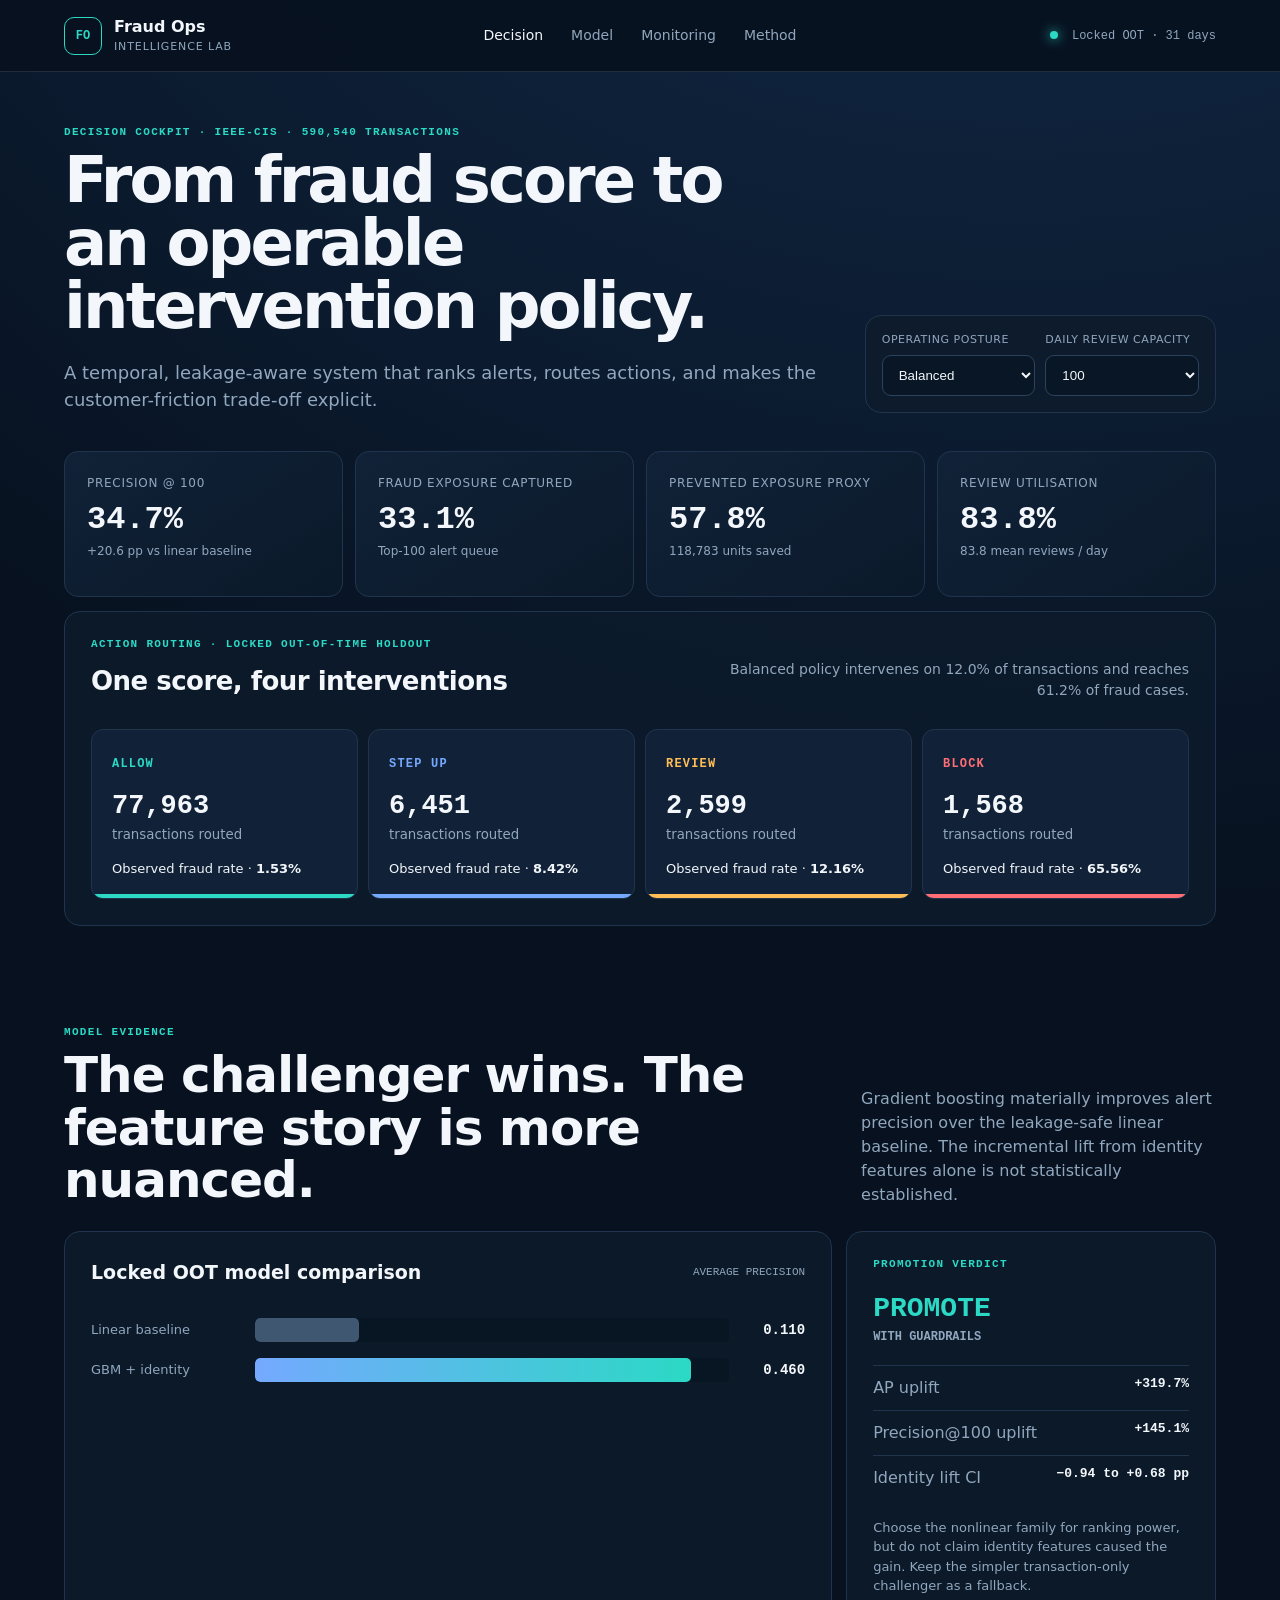
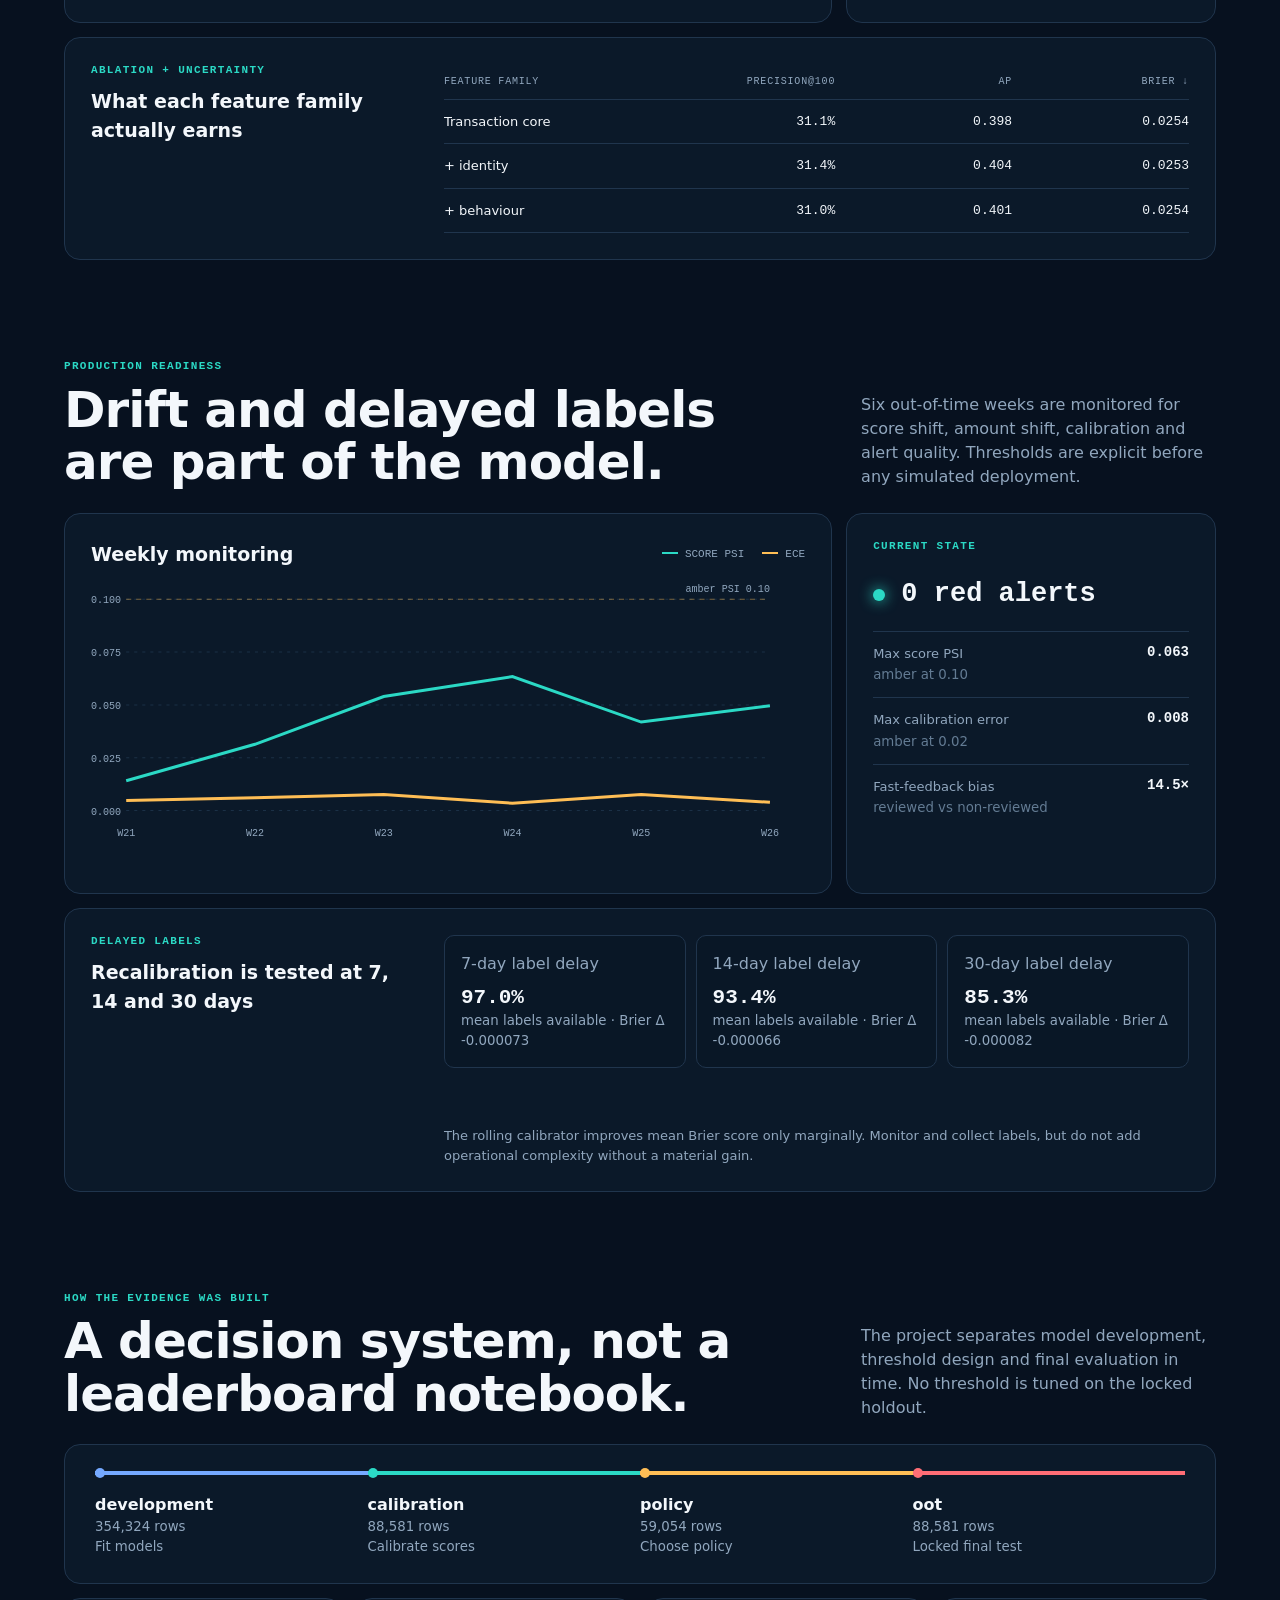
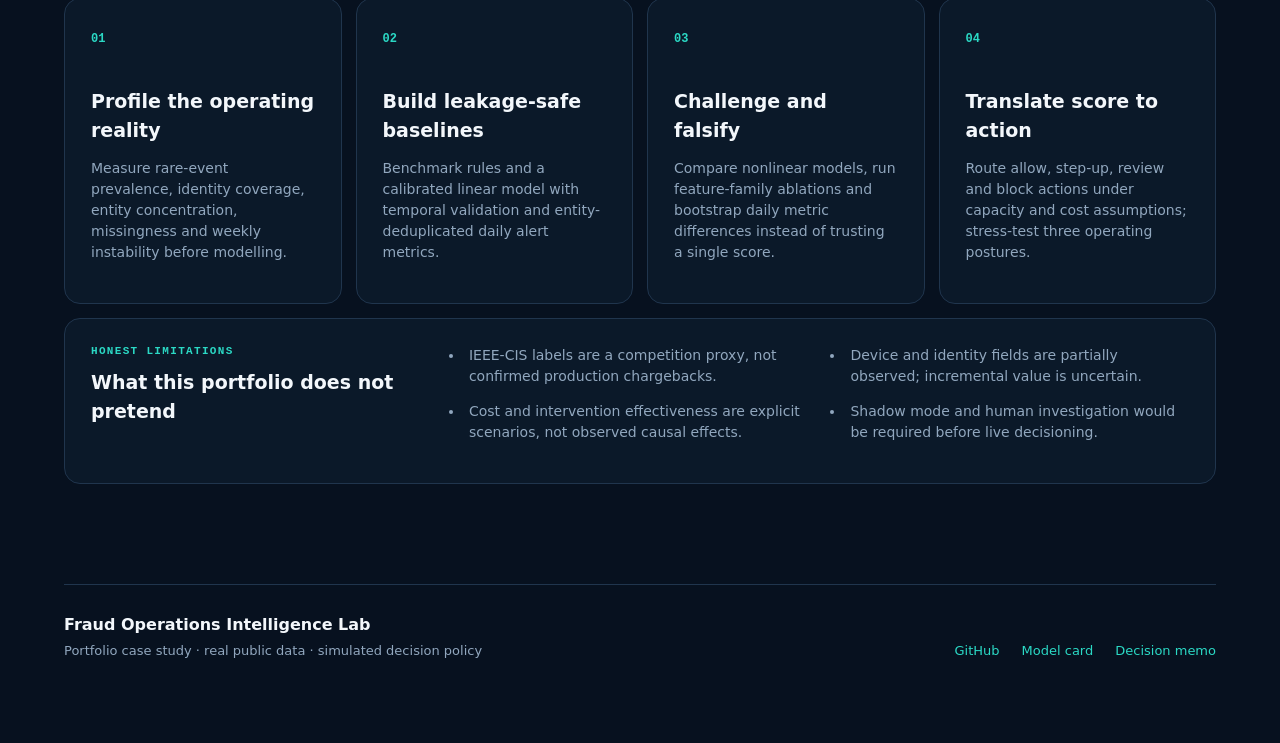
==== dashboard/index.html @ 1fc61529 "Complete portfolio dashboard and publication package" ====
<!doctype html>
<html lang="en">
  <head>
    <meta charset="utf-8" />
    <meta name="viewport" content="width=device-width, initial-scale=1" />
    <meta name="theme-color" content="#07111f" />
    <meta
      name="description"
      content="Interactive fraud operations decision lab built on the IEEE-CIS Fraud Detection dataset."
    />
    <link rel="icon" href="data:image/svg+xml,<svg xmlns=%22http://www.w3.org/2000/svg%22 viewBox=%220 0 64 64%22><rect width=%2264%22 height=%2264%22 rx=%2214%22 fill=%22%2307111f%22/><path d=%22M12 46V18h40v28%22 fill=%22none%22 stroke=%22%232bd9c5%22 stroke-width=%226%22/><path d=%22M20 38l8-9 7 5 10-13%22 fill=%22none%22 stroke=%22%23ffbe55%22 stroke-width=%226%22/></svg>" />
    <link rel="stylesheet" href="styles.css" />
    <title>Fraud Operations Intelligence Lab</title>
  </head>
  <body>
    <header class="topbar">
      <a class="brand" href="#overview" aria-label="Fraud Operations Intelligence Lab home">
        <span class="brand-mark">FO</span>
        <span><strong>Fraud Ops</strong><small>Intelligence Lab</small></span>
      </a>
      <nav aria-label="Dashboard sections">
        <a href="#overview" class="active">Decision</a>
        <a href="#model">Model</a>
        <a href="#monitoring">Monitoring</a>
        <a href="#method">Method</a>
      </nav>
      <div class="status"><i></i> Locked OOT · 31 days</div>
    </header>

    <main id="overview">
      <section class="intro">
        <div>
          <p class="eyebrow">Decision cockpit · IEEE-CIS · 590,540 transactions</p>
          <h1>From fraud score to an operable intervention policy.</h1>
          <p class="lede">A temporal, leakage-aware system that ranks alerts, routes actions, and makes the customer-friction trade-off explicit.</p>
        </div>
        <div class="controls" aria-label="Policy controls">
          <label>Operating posture
            <select id="scenario">
              <option value="customer_first">Customer first</option>
              <option value="balanced_reference" selected>Balanced</option>
              <option value="loss_first">Loss first</option>
            </select>
          </label>
          <label>Daily review capacity
            <select id="capacity">
              <option value="50">50</option>
              <option value="100" selected>100</option>
              <option value="250">250</option>
              <option value="500">500</option>
            </select>
          </label>
        </div>
      </section>

      <section class="kpis" aria-label="Key policy outcomes">
        <article><span>Precision @ 100</span><strong>34.7%</strong><small>+20.6 pp vs linear baseline</small></article>
        <article><span>Fraud exposure captured</span><strong>33.1%</strong><small>Top-100 alert queue</small></article>
        <article><span>Prevented exposure proxy</span><strong id="prevented">57.8%</strong><small id="costReduction">118,783 units saved</small></article>
        <article><span>Review utilisation</span><strong id="utilisation">83.8%</strong><small id="reviews">83.8 mean reviews / day</small></article>
      </section>

      <section class="panel decision-panel">
        <div class="panel-head">
          <div><p class="eyebrow">Action routing · locked out-of-time holdout</p><h2>One score, four interventions</h2></div>
          <p id="policySummary">Balanced policy intervenes on 12.0% of transactions and reaches 61.2% of fraud cases.</p>
        </div>
        <div class="action-flow" id="actionFlow" aria-live="polite"></div>
      </section>

      <section class="section" id="model">
        <div class="section-title">
          <div><p class="eyebrow">Model evidence</p><h2>The challenger wins. The feature story is more nuanced.</h2></div>
          <p>Gradient boosting materially improves alert precision over the leakage-safe linear baseline. The incremental lift from identity features alone is not statistically established.</p>
        </div>
        <div class="model-grid">
          <article class="panel chart-panel">
            <div class="mini-head"><h3>Locked OOT model comparison</h3><span>Average precision</span></div>
            <div id="modelBars" class="bar-chart"></div>
          </article>
          <article class="panel verdict-card">
            <p class="eyebrow">Promotion verdict</p>
            <div class="verdict">PROMOTE <span>with guardrails</span></div>
            <dl>
              <div><dt>AP uplift</dt><dd>+319.7%</dd></div>
              <div><dt>Precision@100 uplift</dt><dd>+145.1%</dd></div>
              <div><dt>Identity lift CI</dt><dd>−0.94 to +0.68 pp</dd></div>
            </dl>
            <p class="note">Choose the nonlinear family for ranking power, but do not claim identity features caused the gain. Keep the simpler transaction-only challenger as a fallback.</p>
          </article>
        </div>
        <div class="panel evidence-panel">
          <div><p class="eyebrow">Ablation + uncertainty</p><h3>What each feature family actually earns</h3></div>
          <div id="ablationTable" class="data-table"></div>
        </div>
      </section>

      <section class="section" id="monitoring">
        <div class="section-title">
          <div><p class="eyebrow">Production readiness</p><h2>Drift and delayed labels are part of the model.</h2></div>
          <p>Six out-of-time weeks are monitored for score shift, amount shift, calibration and alert quality. Thresholds are explicit before any simulated deployment.</p>
        </div>
        <div class="monitor-grid">
          <article class="panel monitor-chart">
            <div class="mini-head"><h3>Weekly monitoring</h3><div class="legend"><span class="psi">Score PSI</span><span class="ece">ECE</span></div></div>
            <div id="monitorChart" class="svg-chart" aria-label="Weekly score PSI and expected calibration error"></div>
          </article>
          <article class="panel monitor-status">
            <p class="eyebrow">Current state</p>
            <strong class="all-clear"><i></i> 0 red alerts</strong>
            <div class="status-list">
              <div><span>Max score PSI</span><b>0.063</b><small>amber at 0.10</small></div>
              <div><span>Max calibration error</span><b>0.008</b><small>amber at 0.02</small></div>
              <div><span>Fast-feedback bias</span><b>14.5×</b><small>reviewed vs non-reviewed</small></div>
            </div>
          </article>
        </div>
        <div class="panel delay-panel">
          <div><p class="eyebrow">Delayed labels</p><h3>Recalibration is tested at 7, 14 and 30 days</h3></div>
          <div id="delayCards" class="delay-cards"></div>
          <p class="note">The rolling calibrator improves mean Brier score only marginally. Monitor and collect labels, but do not add operational complexity without a material gain.</p>
        </div>
      </section>

      <section class="section" id="method">
        <div class="section-title">
          <div><p class="eyebrow">How the evidence was built</p><h2>A decision system, not a leaderboard notebook.</h2></div>
          <p>The project separates model development, threshold design and final evaluation in time. No threshold is tuned on the locked holdout.</p>
        </div>
        <div class="timeline panel" id="timeline"></div>
        <div class="method-grid">
          <article class="panel"><span class="step">01</span><h3>Profile the operating reality</h3><p>Measure rare-event prevalence, identity coverage, entity concentration, missingness and weekly instability before modelling.</p></article>
          <article class="panel"><span class="step">02</span><h3>Build leakage-safe baselines</h3><p>Benchmark rules and a calibrated linear model with temporal validation and entity-deduplicated daily alert metrics.</p></article>
          <article class="panel"><span class="step">03</span><h3>Challenge and falsify</h3><p>Compare nonlinear models, run feature-family ablations and bootstrap daily metric differences instead of trusting a single score.</p></article>
          <article class="panel"><span class="step">04</span><h3>Translate score to action</h3><p>Route allow, step-up, review and block actions under capacity and cost assumptions; stress-test three operating postures.</p></article>
        </div>
        <div class="limitations panel">
          <div><p class="eyebrow">Honest limitations</p><h3>What this portfolio does not pretend</h3></div>
          <ul>
            <li>IEEE-CIS labels are a competition proxy, not confirmed production chargebacks.</li>
            <li>Cost and intervention effectiveness are explicit scenarios, not observed causal effects.</li>
            <li>Device and identity fields are partially observed; incremental value is uncertain.</li>
            <li>Shadow mode and human investigation would be required before live decisioning.</li>
          </ul>
        </div>
      </section>

      <footer>
        <div><strong>Fraud Operations Intelligence Lab</strong><p>Portfolio case study · real public data · simulated decision policy</p></div>
        <div class="footer-links"><a href="https://github.com/nhatphan220506/fraud-ops-intelligence-lab">GitHub</a><a href="https://github.com/nhatphan220506/fraud-ops-intelligence-lab/blob/main/docs/model_card.md">Model card</a><a href="https://github.com/nhatphan220506/fraud-ops-intelligence-lab/blob/main/docs/executive_decision_memo.md">Decision memo</a></div>
      </footer>
    </main>
    <script src="app.js"></script>
  </body>
</html>
---- dashboard/styles.css ----
:root {
  color-scheme: dark;
  --bg: #07111f;
  --panel: #0d1b2b;
  --panel-2: #112238;
  --line: #20354d;
  --text: #f3f7fb;
  --muted: #91a7be;
  --teal: #2bd9c5;
  --amber: #ffbe55;
  --red: #ff6d75;
  --blue: #75a9ff;
}
* { box-sizing: border-box; }
html { scroll-behavior: smooth; }
body { margin: 0; background: radial-gradient(circle at 80% -20%, #163357 0, transparent 36%), var(--bg); color: var(--text); font: 16px/1.5 Inter, ui-sans-serif, system-ui, -apple-system, BlinkMacSystemFont, "Segoe UI", sans-serif; }
a { color: inherit; text-decoration: none; }
.topbar { position: sticky; top: 0; z-index: 20; display: grid; grid-template-columns: 1fr auto 1fr; align-items: center; min-height: 72px; padding: 0 5vw; border-bottom: 1px solid rgba(145,167,190,.18); background: rgba(7,17,31,.9); backdrop-filter: blur(16px); }
.brand { display: flex; align-items: center; gap: 12px; }
.brand-mark { display: grid; place-items: center; width: 38px; height: 38px; border: 1px solid var(--teal); border-radius: 10px; color: var(--teal); font: 700 12px ui-monospace, monospace; }
.brand strong, .brand small { display: block; }
.brand small { color: var(--muted); font-size: 11px; letter-spacing: .08em; text-transform: uppercase; }
nav { display: flex; gap: 28px; color: var(--muted); font-size: 14px; }
nav a:hover, nav a.active { color: var(--text); }
.status { justify-self: end; color: var(--muted); font: 12px ui-monospace, monospace; }
.status i { display: inline-block; width: 8px; height: 8px; margin-right: 7px; border-radius: 50%; background: var(--teal); box-shadow: 0 0 12px var(--teal); }
main { width: min(1400px, 90vw); margin: 0 auto; padding: 54px 0 80px; }
.intro { display: grid; grid-template-columns: minmax(0, 1.5fr) minmax(300px, .7fr); gap: 48px; align-items: end; }
.eyebrow { margin: 0 0 10px; color: var(--teal); font: 700 11px/1.2 ui-monospace, monospace; letter-spacing: .12em; text-transform: uppercase; }
h1 { max-width: 900px; margin: 0; font-size: clamp(36px, 5vw, 68px); line-height: .98; letter-spacing: -.045em; }
.lede { max-width: 760px; margin: 22px 0 0; color: var(--muted); font-size: 18px; }
.controls { display: grid; grid-template-columns: 1fr 1fr; gap: 10px; padding: 16px; border: 1px solid var(--line); border-radius: 16px; background: rgba(13,27,43,.78); }
label { color: var(--muted); font-size: 11px; letter-spacing: .05em; text-transform: uppercase; }
select { width: 100%; margin-top: 7px; padding: 11px 12px; border: 1px solid #2a435e; border-radius: 9px; background: #091625; color: var(--text); font: 600 14px inherit; }
.kpis { display: grid; grid-template-columns: repeat(4, 1fr); gap: 12px; margin: 38px 0 14px; }
.kpis article { min-height: 146px; padding: 22px; border: 1px solid var(--line); border-radius: 14px; background: linear-gradient(145deg, rgba(17,34,56,.96), rgba(11,26,42,.8)); }
.kpis span, .kpis small { display: block; color: var(--muted); }
.kpis span { font-size: 12px; letter-spacing: .06em; text-transform: uppercase; }
.kpis strong { display: block; margin: 12px 0 6px; font: 650 32px/1 ui-monospace, SFMono-Regular, monospace; }
.kpis small { font-size: 12px; }
.panel { padding: 26px; border: 1px solid var(--line); border-radius: 16px; background: rgba(13,27,43,.84); }
.panel-head { display: flex; justify-content: space-between; align-items: end; gap: 30px; }
h2 { margin: 0; font-size: 26px; letter-spacing: -.02em; }
.panel-head > p { max-width: 480px; margin: 0; color: var(--muted); font-size: 14px; text-align: right; }
.action-flow { display: grid; grid-template-columns: repeat(4, 1fr); gap: 10px; margin-top: 28px; }
.action { position: relative; overflow: hidden; min-height: 160px; padding: 20px; border: 1px solid var(--line); border-radius: 12px; background: var(--panel-2); }
.action::after { content: ""; position: absolute; inset: auto 0 0; height: 4px; background: var(--accent); }
.action-name { color: var(--accent); font: 700 12px ui-monospace, monospace; letter-spacing: .1em; text-transform: uppercase; }
.action strong { display: block; margin: 17px 0 4px; font: 650 27px ui-monospace, monospace; }
.action small { display: block; color: var(--muted); }
.action .risk { margin-top: 14px; color: var(--text); font-size: 13px; }
.section { padding-top: 100px; }
.section-title { display: grid; grid-template-columns: 1.35fr .65fr; gap: 60px; align-items: end; margin-bottom: 24px; }
.section-title h2 { max-width: 800px; font-size: clamp(30px, 4vw, 50px); line-height: 1.05; }
.section-title > p { margin: 0; color: var(--muted); }
.model-grid, .monitor-grid { display: grid; grid-template-columns: 1.35fr .65fr; gap: 14px; }
h3 { margin: 0; font-size: 19px; }
.mini-head { display: flex; justify-content: space-between; align-items: center; gap: 20px; }
.mini-head > span, .legend { color: var(--muted); font: 11px ui-monospace, monospace; text-transform: uppercase; }
.bar-chart { display: grid; gap: 16px; margin-top: 32px; }
.bar-row { display: grid; grid-template-columns: 150px 1fr 62px; gap: 14px; align-items: center; }
.bar-label { color: var(--muted); font-size: 13px; }
.bar-track { overflow: hidden; height: 24px; border-radius: 5px; background: #081522; }
.bar-fill { height: 100%; border-radius: inherit; background: linear-gradient(90deg, var(--blue), var(--teal)); }
.bar-row:first-child .bar-fill { background: #3f5771; }
.bar-value { text-align: right; font: 650 14px ui-monospace, monospace; }
.verdict-card { display: flex; flex-direction: column; }
.verdict { margin: 14px 0 22px; color: var(--teal); font: 750 28px/1 ui-monospace, monospace; }
.verdict span { display: block; margin-top: 8px; color: var(--muted); font-size: 12px; text-transform: uppercase; }
dl { margin: 0; }
dl div { display: flex; justify-content: space-between; padding: 10px 0; border-top: 1px solid var(--line); }
dt { color: var(--muted); } dd { margin: 0; font: 650 13px ui-monospace, monospace; }
.note { margin: auto 0 0; padding-top: 18px; color: var(--muted); font-size: 13px; }
.evidence-panel, .delay-panel, .limitations { display: grid; grid-template-columns: .42fr 1fr; gap: 40px; margin-top: 14px; }
.data-table { overflow-x: auto; }
.table-row { display: grid; grid-template-columns: 1.3fr repeat(3, 1fr); gap: 12px; padding: 12px 0; border-bottom: 1px solid var(--line); font-size: 13px; }
.table-row.header { color: var(--muted); font: 10px ui-monospace, monospace; letter-spacing: .08em; text-transform: uppercase; }
.table-row span:not(:first-child) { text-align: right; font-family: ui-monospace, monospace; }
.legend { display: flex; gap: 18px; }
.legend span::before { content: ""; display: inline-block; width: 16px; height: 2px; margin: 0 7px 3px 0; background: var(--teal); }
.legend .ece::before { background: var(--amber); }
.svg-chart { min-height: 270px; margin-top: 22px; }
.svg-chart svg { width: 100%; height: 270px; overflow: visible; }
.gridline { stroke: #1b3046; stroke-width: 1; stroke-dasharray: 3 5; }
.psi-line, .ece-line { fill: none; stroke-width: 3; }
.psi-line { stroke: var(--teal); } .ece-line { stroke: var(--amber); }
.chart-label { fill: var(--muted); font: 10px ui-monospace, monospace; }
.monitor-status { display: flex; flex-direction: column; }
.all-clear { display: block; margin: 16px 0 22px; font: 700 27px ui-monospace, monospace; }
.all-clear i { display: inline-block; width: 12px; height: 12px; border-radius: 50%; background: var(--teal); box-shadow: 0 0 14px var(--teal); }
.status-list > div { display: grid; grid-template-columns: 1fr auto; gap: 2px 14px; padding: 12px 0; border-top: 1px solid var(--line); }
.status-list span { color: var(--muted); font-size: 13px; }
.status-list b { font: 650 14px ui-monospace, monospace; }
.status-list small { grid-column: 1 / -1; color: #637b93; }
.delay-cards { display: grid; grid-template-columns: repeat(3, 1fr); gap: 10px; }
.delay-card { padding: 16px; border: 1px solid var(--line); border-radius: 10px; background: #091726; }
.delay-card span, .delay-card small { display: block; color: var(--muted); }
.delay-card strong { display: block; margin: 10px 0 2px; font: 650 21px ui-monospace, monospace; }
.delay-panel .note { grid-column: 2; }
.timeline { display: flex; gap: 0; padding: 26px 30px; }
.period { flex: 1; position: relative; padding-top: 18px; border-top: 4px solid var(--accent); }
.period::before { content: ""; position: absolute; top: -7px; left: 0; width: 10px; height: 10px; border-radius: 50%; background: var(--accent); }
.period span, .period small { display: block; }
.period span { font-weight: 650; }.period small { color: var(--muted); }
.method-grid { display: grid; grid-template-columns: repeat(4, 1fr); gap: 14px; margin-top: 14px; }
.method-grid article { min-height: 230px; }
.method-grid .step { color: var(--teal); font: 700 12px ui-monospace, monospace; }
.method-grid h3 { margin: 38px 0 12px; }
.method-grid p, .limitations li { color: var(--muted); font-size: 14px; }
.limitations ul { columns: 2; gap: 38px; margin: 0; padding-left: 20px; }
.limitations li { break-inside: avoid; margin-bottom: 14px; padding-left: 5px; }
footer { display: flex; justify-content: space-between; align-items: end; gap: 30px; margin-top: 100px; padding-top: 28px; border-top: 1px solid var(--line); }
footer p { margin: 4px 0 0; color: var(--muted); font-size: 13px; }.footer-links { display: flex; gap: 22px; color: var(--teal); font-size: 13px; }
@media (max-width: 950px) { .topbar { grid-template-columns: 1fr auto; } nav { display: none; } .intro { grid-template-columns: 1fr; } .kpis, .action-flow { grid-template-columns: 1fr 1fr; } }
@media (max-width: 950px) { .section-title, .model-grid, .monitor-grid, .evidence-panel, .delay-panel { grid-template-columns: 1fr; } .method-grid { grid-template-columns: 1fr 1fr; } .delay-panel .note { grid-column: auto; } }
@media (max-width: 580px) { .topbar { padding: 0 18px; } .status { font-size: 0; } main { width: auto; padding: 34px 18px 60px; } .controls, .kpis, .action-flow, .method-grid, .delay-cards { grid-template-columns: 1fr; } .panel-head, footer { display: block; } .panel-head > p { margin-top: 14px; text-align: left; } h1 { font-size: 42px; } .section { padding-top: 72px; } .section-title { gap: 18px; } .timeline { overflow-x: auto; } .period { min-width: 150px; } .limitations ul { columns: 1; } .footer-links { margin-top: 22px; } }
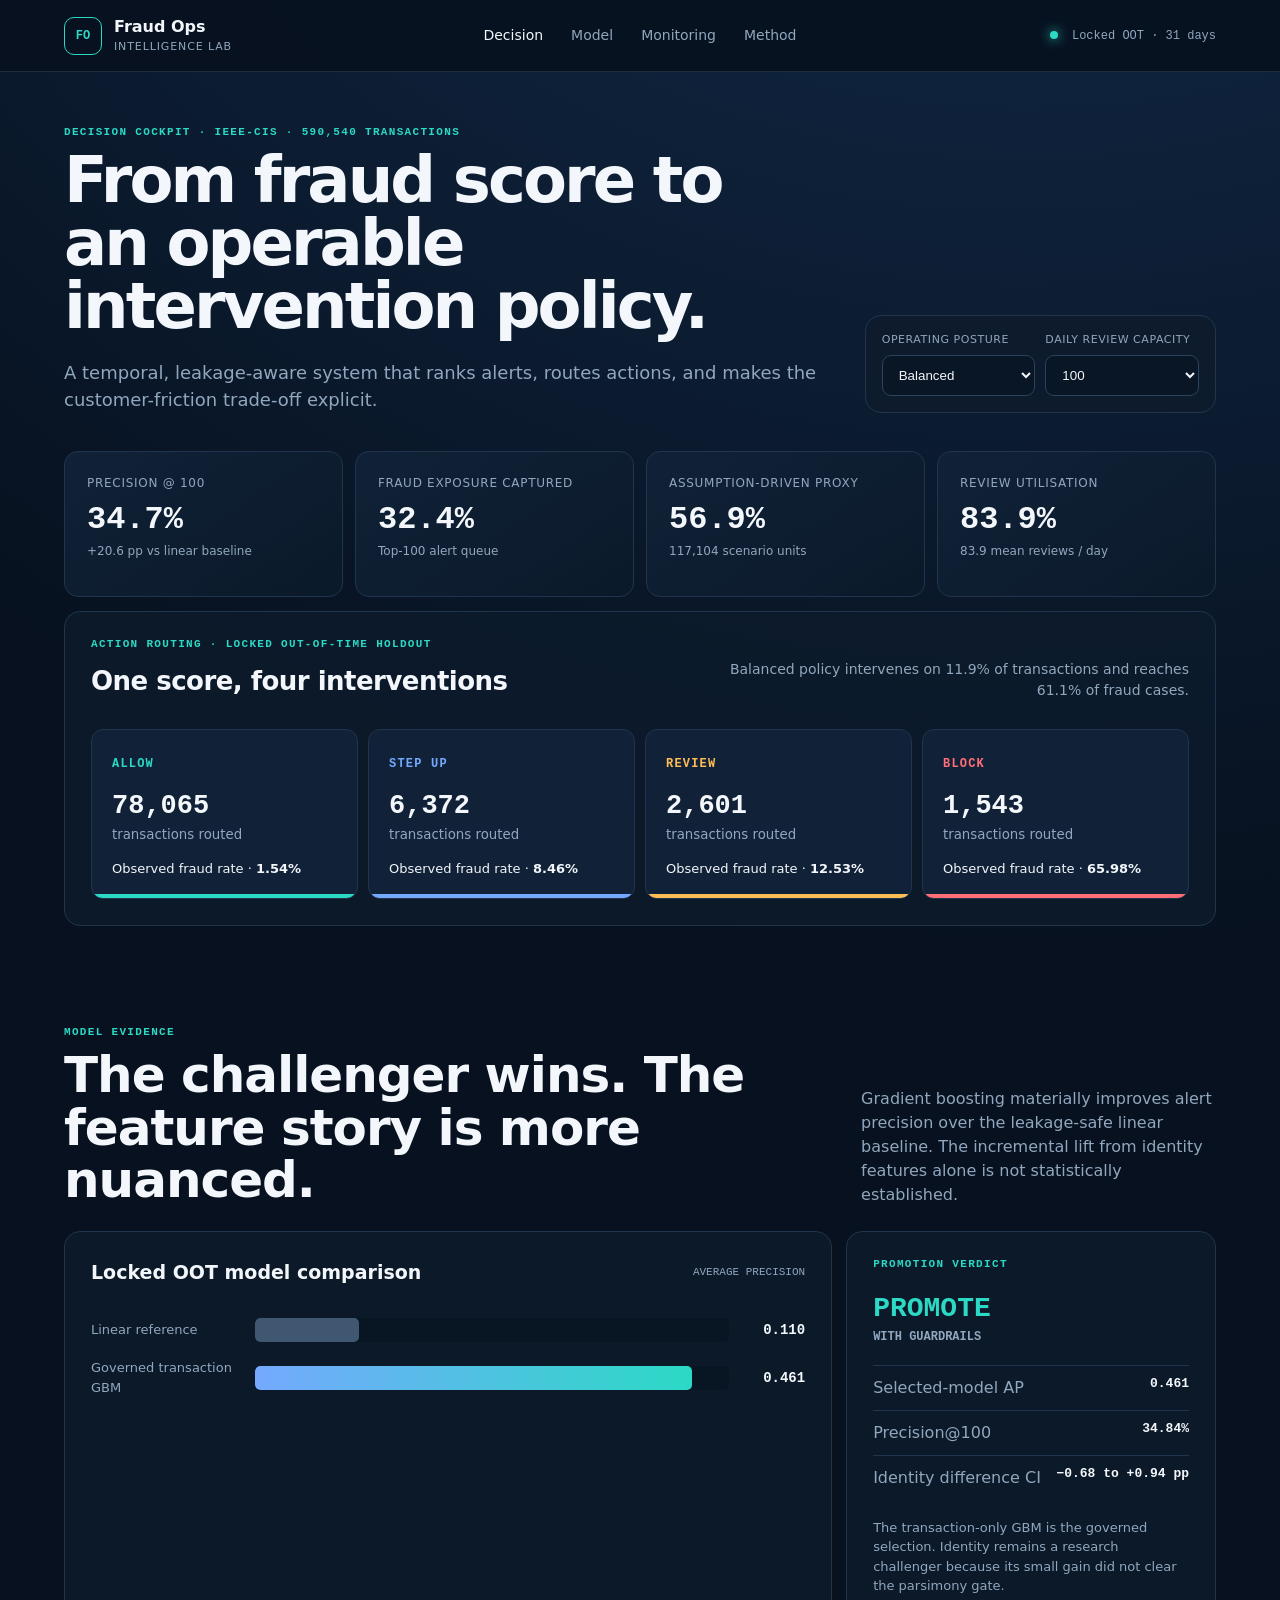
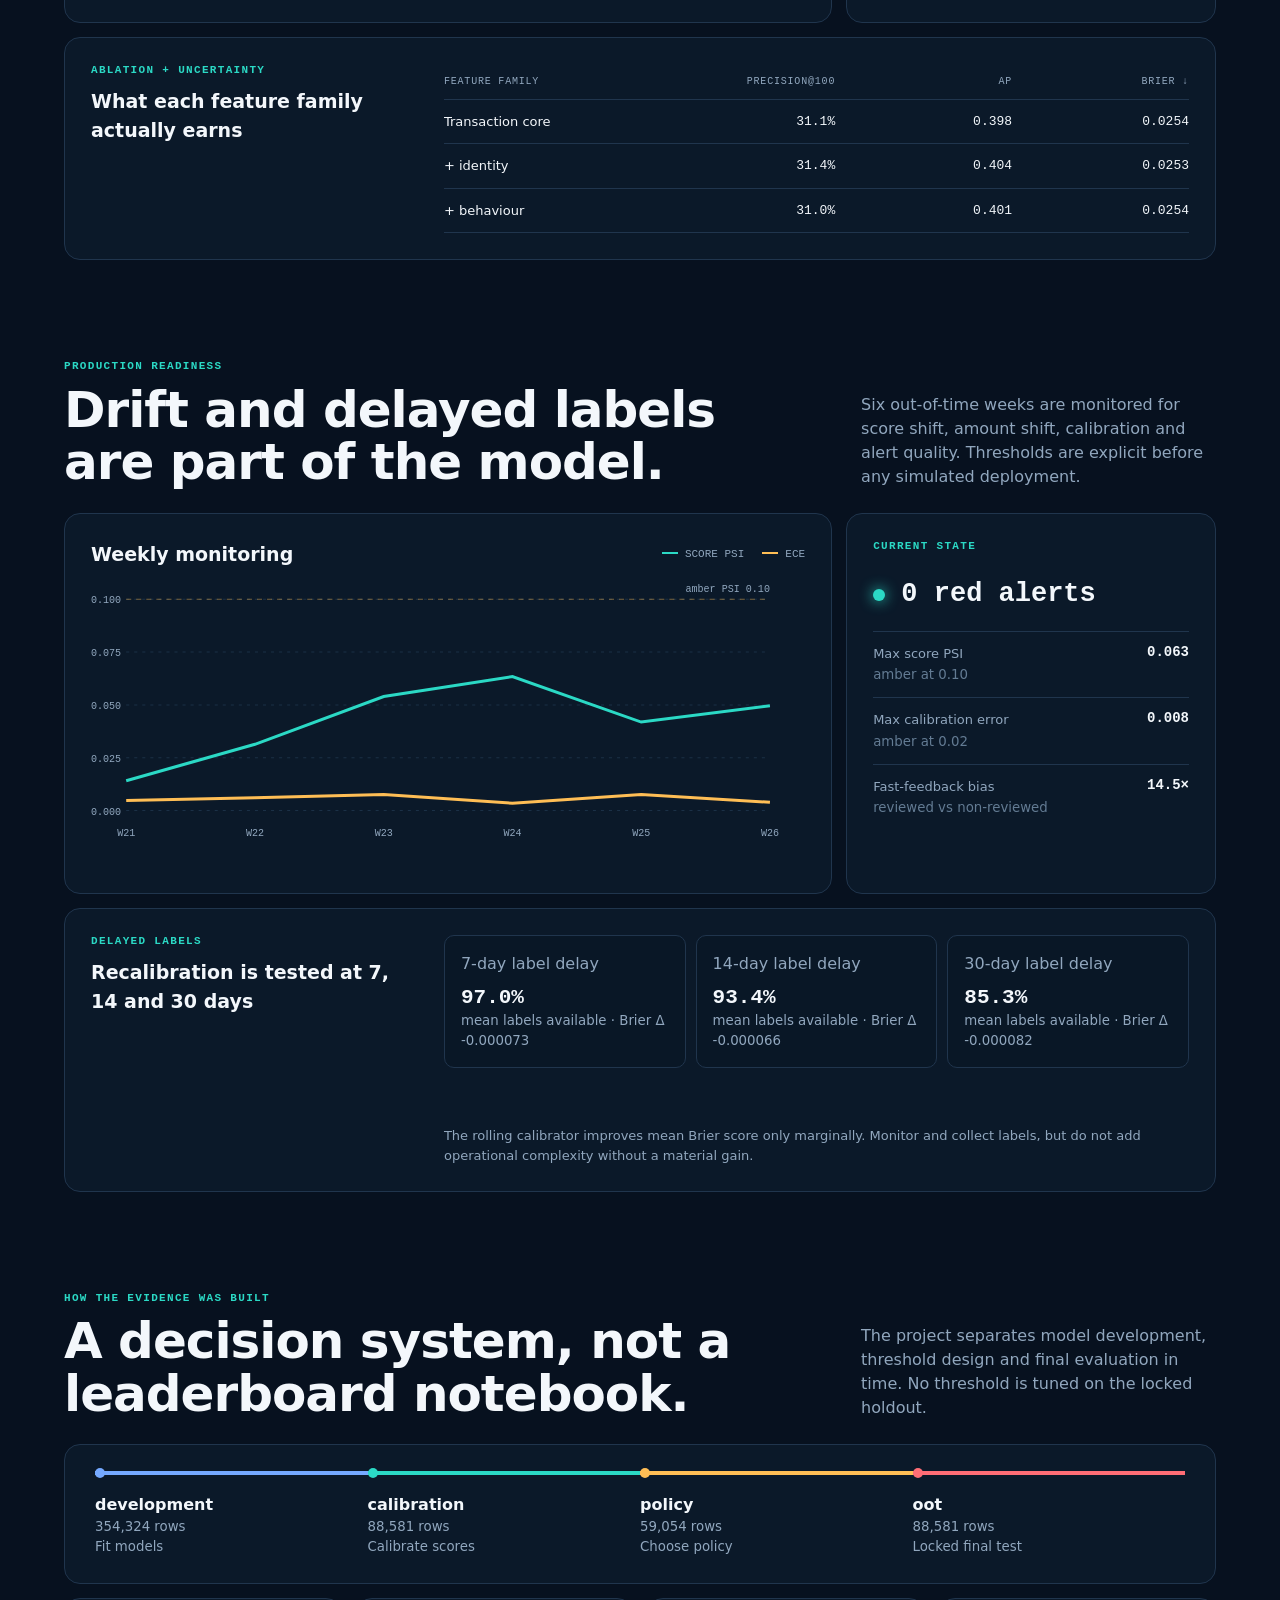
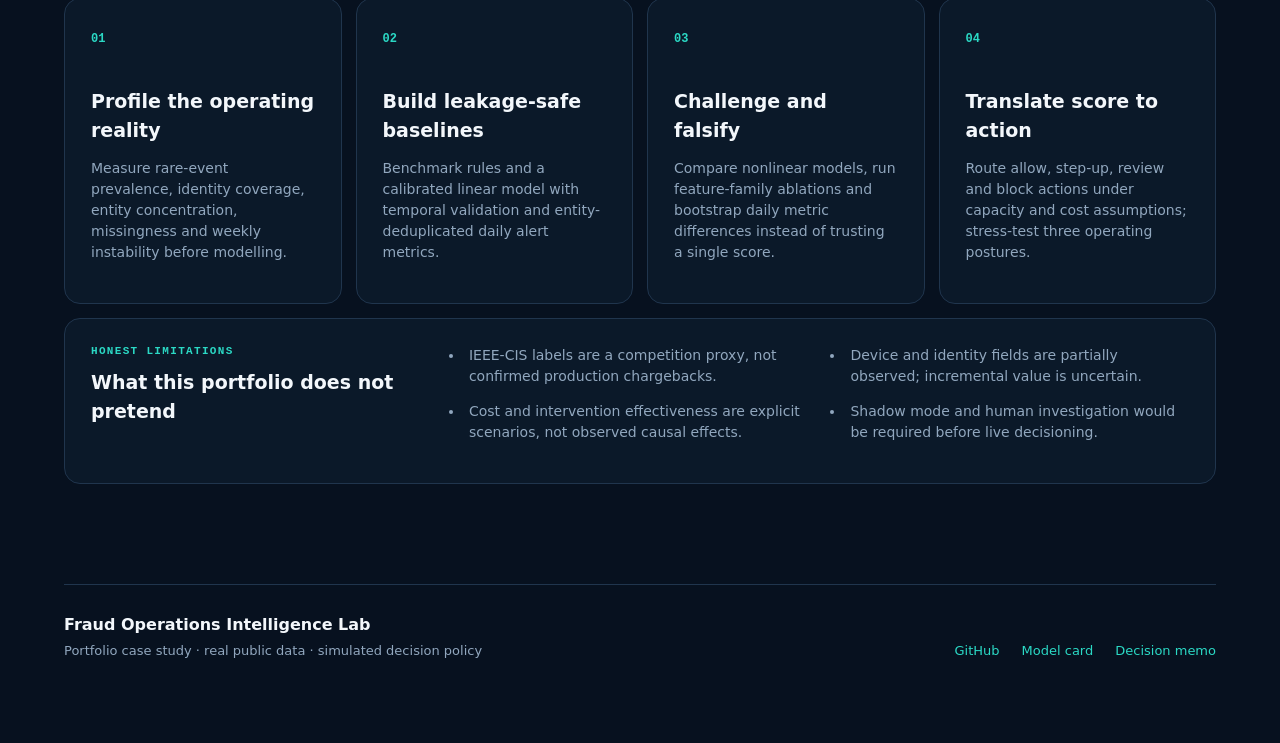
==== commit 356c70e8: "Select parsimonious challenger and qualify scenario claims" ====
--- a/dashboard/index.html
+++ b/dashboard/index.html
@@ -55,9 +55,9 @@
 
       <section class="kpis" aria-label="Key policy outcomes">
         <article><span>Precision @ 100</span><strong>34.7%</strong><small>+20.6 pp vs linear baseline</small></article>
-        <article><span>Fraud exposure captured</span><strong>33.1%</strong><small>Top-100 alert queue</small></article>
-        <article><span>Prevented exposure proxy</span><strong id="prevented">57.8%</strong><small id="costReduction">118,783 units saved</small></article>
-        <article><span>Review utilisation</span><strong id="utilisation">83.8%</strong><small id="reviews">83.8 mean reviews / day</small></article>
+        <article><span>Fraud exposure captured</span><strong>32.4%</strong><small>Top-100 alert queue</small></article>
+        <article><span>Assumption-driven proxy</span><strong id="prevented">56.9%</strong><small id="costReduction">117,104 scenario units · not savings</small></article>
+        <article><span>Review utilisation</span><strong id="utilisation">83.9%</strong><small id="reviews">83.9 mean reviews / day</small></article>
       </section>
 
       <section class="panel decision-panel">
@@ -82,11 +82,11 @@
             <p class="eyebrow">Promotion verdict</p>
             <div class="verdict">PROMOTE <span>with guardrails</span></div>
             <dl>
-              <div><dt>AP uplift</dt><dd>+319.7%</dd></div>
-              <div><dt>Precision@100 uplift</dt><dd>+145.1%</dd></div>
-              <div><dt>Identity lift CI</dt><dd>−0.94 to +0.68 pp</dd></div>
+              <div><dt>Selected-model AP</dt><dd>0.461</dd></div>
+              <div><dt>Precision@100</dt><dd>34.84%</dd></div>
+              <div><dt>Identity difference CI</dt><dd>−0.68 to +0.94 pp</dd></div>
             </dl>
-            <p class="note">Choose the nonlinear family for ranking power, but do not claim identity features caused the gain. Keep the simpler transaction-only challenger as a fallback.</p>
+            <p class="note">The transaction-only GBM is the governed selection. Identity remains a research challenger because its small gain did not clear the parsimony gate.</p>
           </article>
         </div>
         <div class="panel evidence-panel">
@@ -147,7 +147,7 @@
 
       <footer>
         <div><strong>Fraud Operations Intelligence Lab</strong><p>Portfolio case study · real public data · simulated decision policy</p></div>
-        <div class="footer-links"><a href="https://github.com/nhatphan220506/fraud-ops-intelligence-lab">GitHub</a><a href="https://github.com/nhatphan220506/fraud-ops-intelligence-lab/blob/main/docs/model_card.md">Model card</a><a href="https://github.com/nhatphan220506/fraud-ops-intelligence-lab/blob/main/docs/executive_decision_memo.md">Decision memo</a></div>
+        <div class="footer-links"><a href="https://github.com/thvh2006/fraud-ops-intelligence-lab">GitHub</a><a href="https://github.com/thvh2006/fraud-ops-intelligence-lab/blob/main/docs/model_card.md">Model card</a><a href="https://github.com/thvh2006/fraud-ops-intelligence-lab/blob/main/docs/executive_decision_memo.md">Decision memo</a></div>
       </footer>
     </main>
     <script src="app.js"></script>
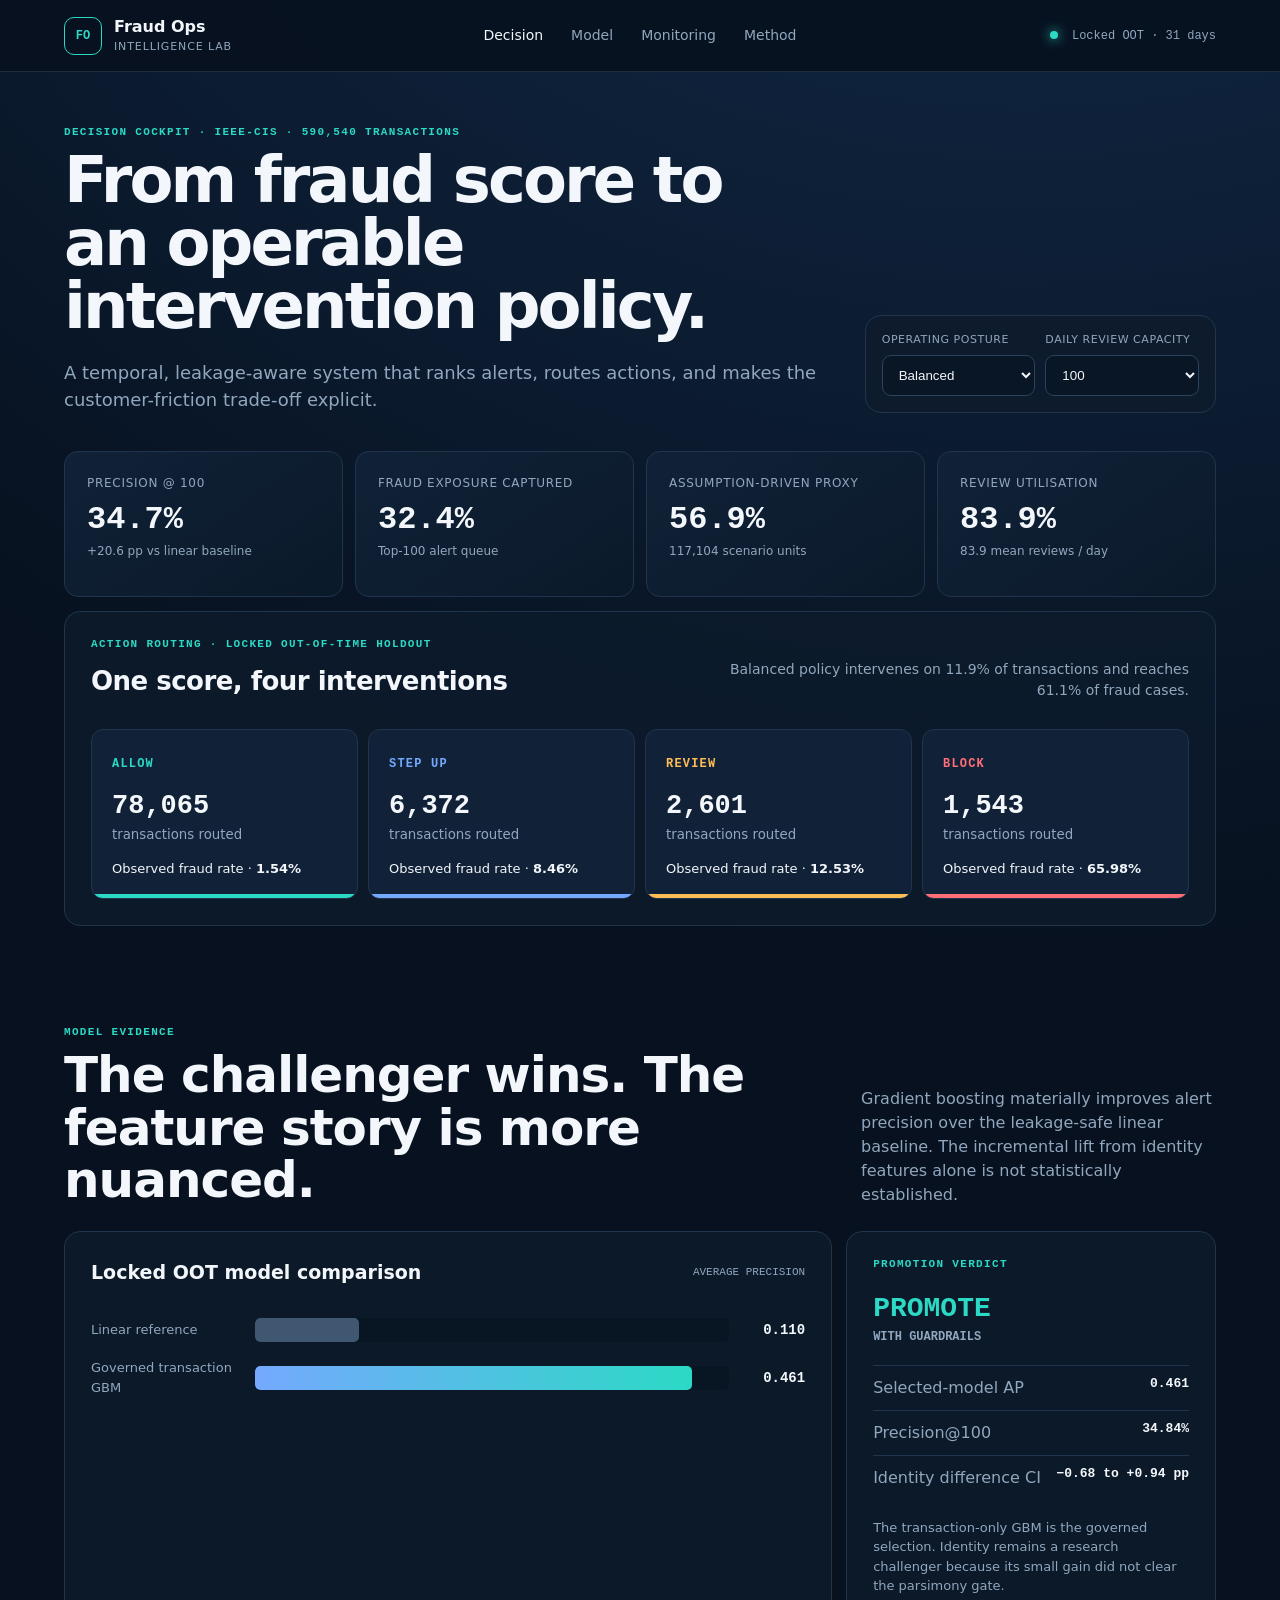
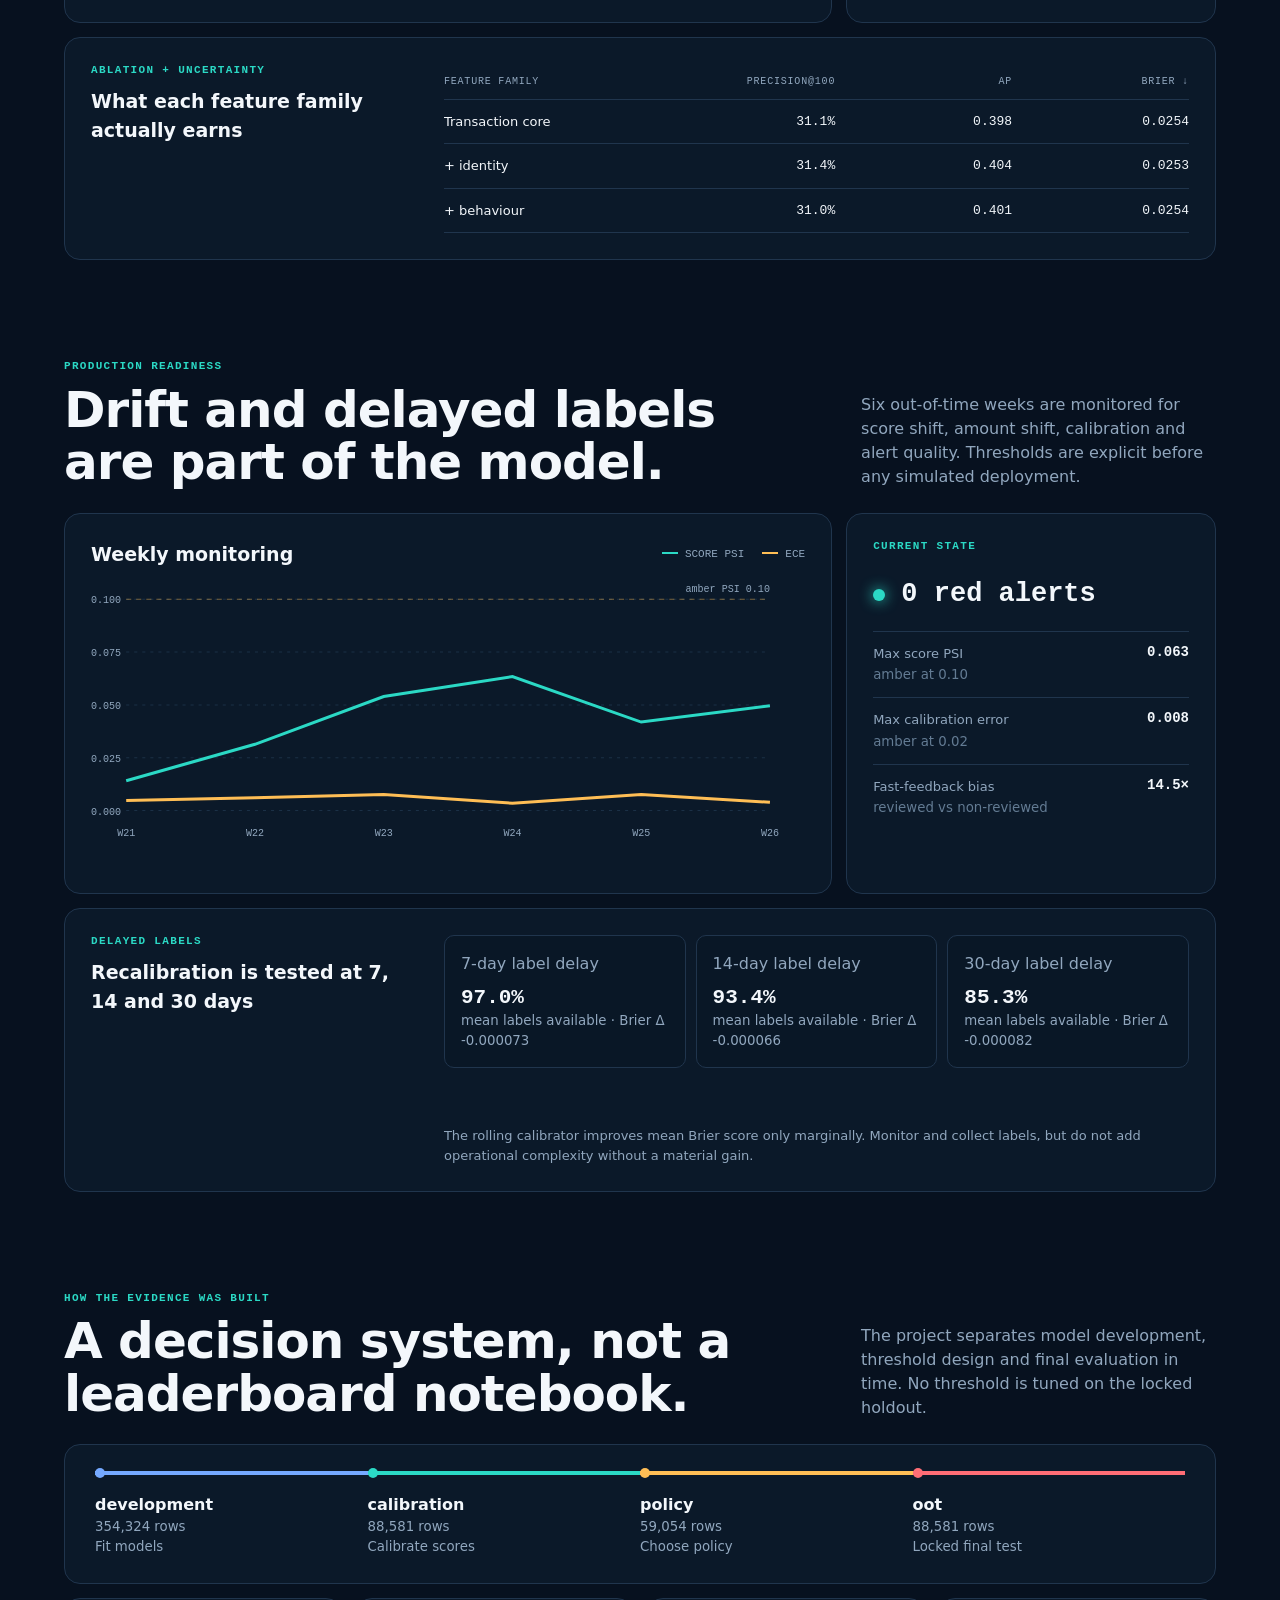
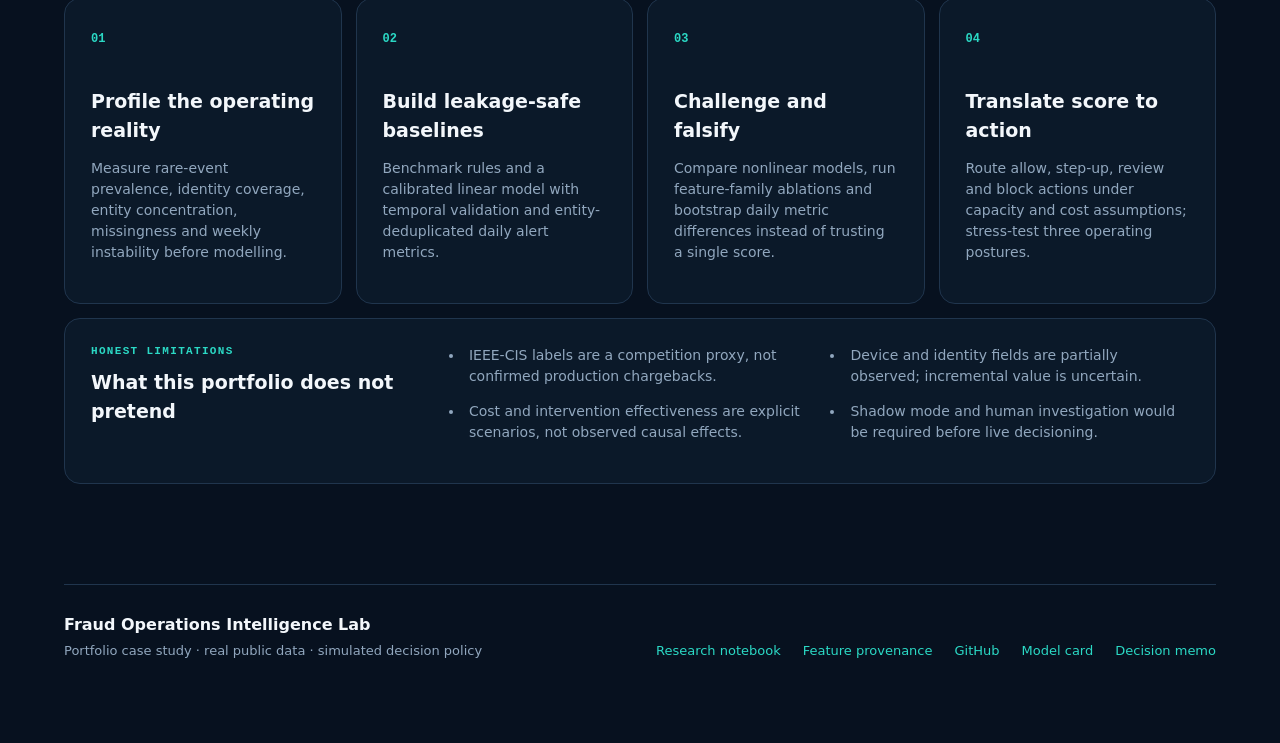
==== commit d5d7e882: "Add fraud research notebooks and feature lineage" ====
--- a/dashboard/index.html
+++ b/dashboard/index.html
@@ -147,7 +147,7 @@
 
       <footer>
         <div><strong>Fraud Operations Intelligence Lab</strong><p>Portfolio case study · real public data · simulated decision policy</p></div>
-        <div class="footer-links"><a href="https://github.com/thvh2006/fraud-ops-intelligence-lab">GitHub</a><a href="https://github.com/thvh2006/fraud-ops-intelligence-lab/blob/main/docs/model_card.md">Model card</a><a href="https://github.com/thvh2006/fraud-ops-intelligence-lab/blob/main/docs/executive_decision_memo.md">Decision memo</a></div>
+        <div class="footer-links"><a href="https://github.com/thvh2006/fraud-ops-intelligence-lab/blob/main/notebooks/01_research_walkthrough.ipynb">Research notebook</a><a href="https://github.com/thvh2006/fraud-ops-intelligence-lab/blob/main/docs/feature_provenance.md">Feature provenance</a><a href="https://github.com/thvh2006/fraud-ops-intelligence-lab">GitHub</a><a href="https://github.com/thvh2006/fraud-ops-intelligence-lab/blob/main/docs/model_card.md">Model card</a><a href="https://github.com/thvh2006/fraud-ops-intelligence-lab/blob/main/docs/executive_decision_memo.md">Decision memo</a></div>
       </footer>
     </main>
     <script src="app.js"></script>
